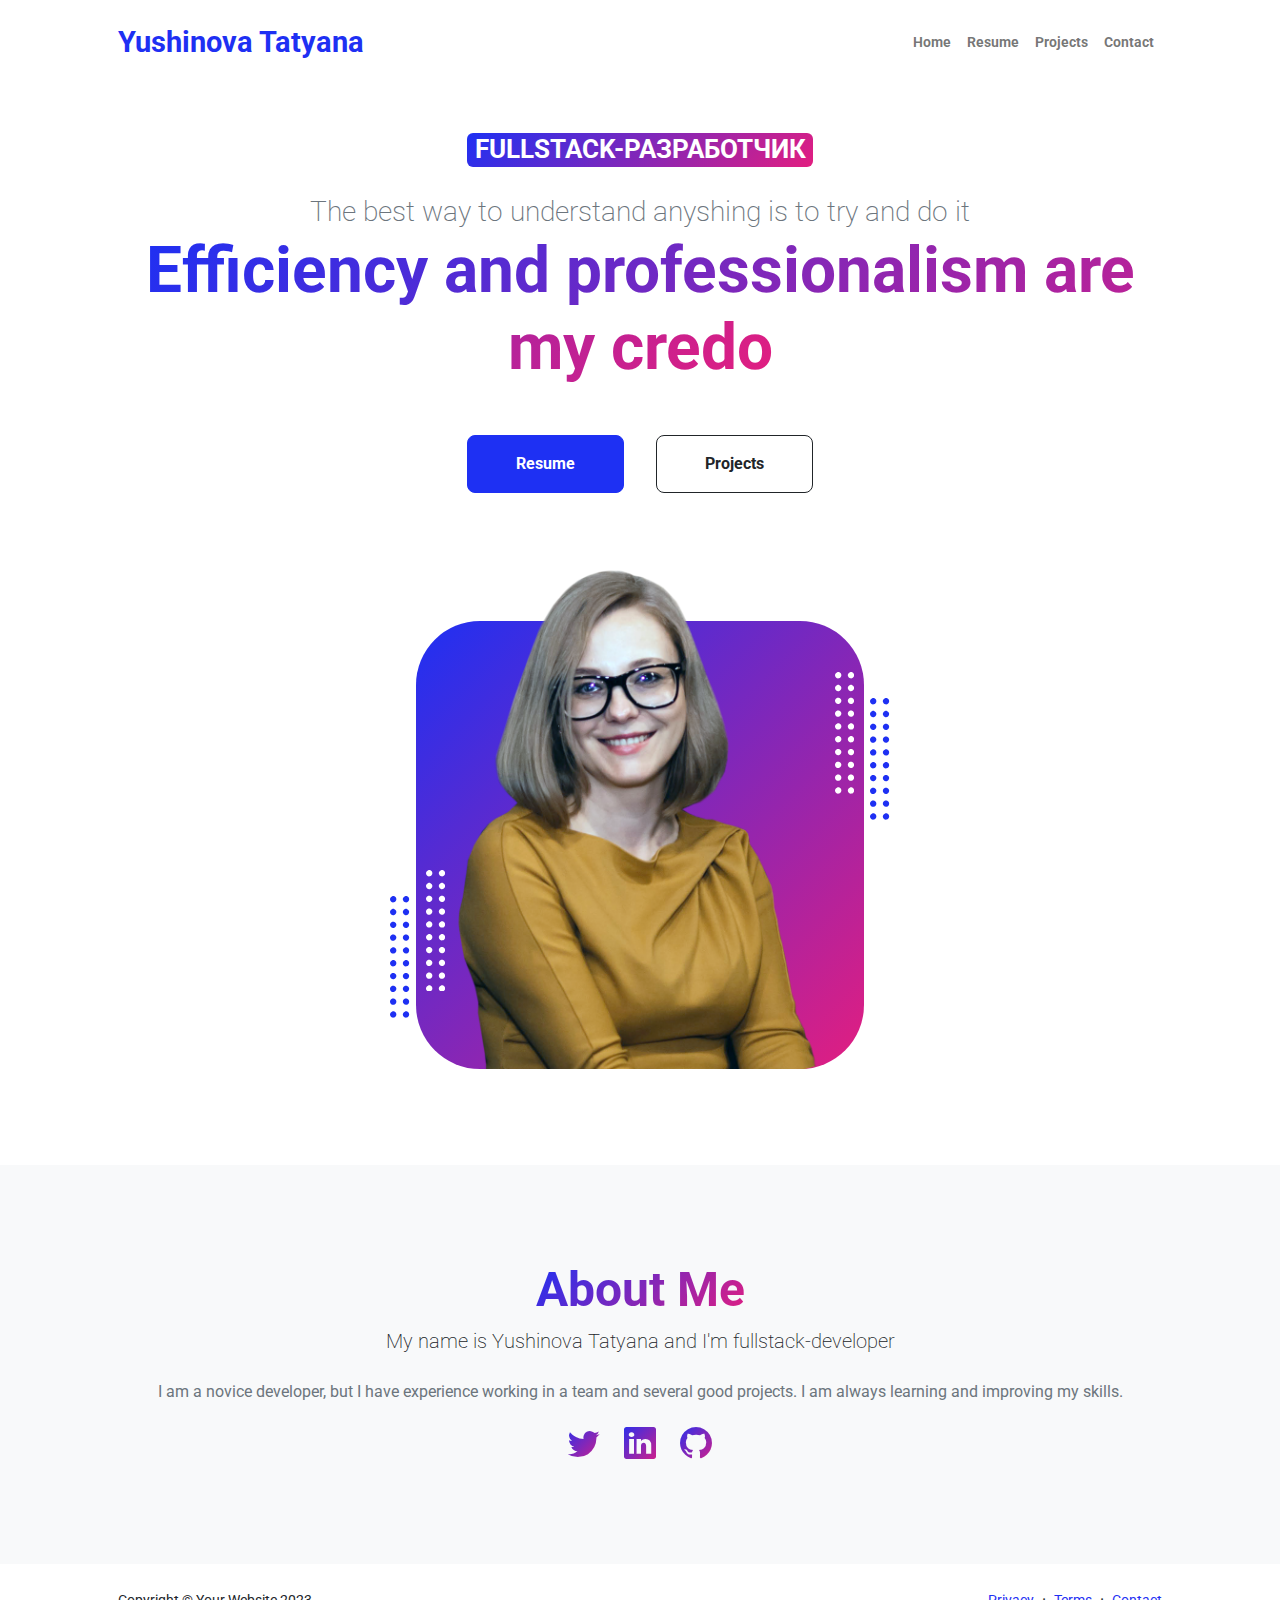
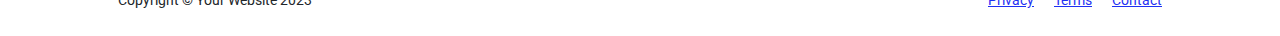
==== index.html @ ce799cff "first commit" ====
<!DOCTYPE html>
<html lang="en">
    <head>
        <meta charset="utf-8" />
        <meta name="viewport" content="width=device-width, initial-scale=1, shrink-to-fit=no" />
        <meta name="description" content="" />
        <meta name="author" content="" />
        <title>Personal - Start Bootstrap Theme</title>
        <!-- Favicon-->
        <link rel="icon" type="image/x-icon" href="assets/favicon.ico" />
        <!-- Custom Google font-->
        <link rel="preconnect" href="https://fonts.googleapis.com" />
        <link rel="preconnect" href="https://fonts.gstatic.com" crossorigin />
        <link href="https://fonts.googleapis.com/css2?family=Roboto:wght@100;200;300;400;500;600;700;800;900&amp;display=swap" rel="stylesheet" />
        <!-- Bootstrap icons-->
        <link href="https://cdn.jsdelivr.net/npm/bootstrap-icons@1.8.1/font/bootstrap-icons.css" rel="stylesheet" />
        <!-- Core theme CSS (includes Bootstrap)-->
        <link href="css/styles.css" rel="stylesheet" />
    </head>
    <body class="d-flex flex-column h-100">
        <main class="flex-shrink-0">
            <!-- Navigation-->
            <nav class="navbar navbar-expand-lg navbar-light bg-white py-3">
                <div class="container px-5">
                    <a class="navbar-brand" href="index.html"><span class="fw-bolder text-primary">Yushinova Tatyana</span></a>
                    <button class="navbar-toggler" type="button" data-bs-toggle="collapse" data-bs-target="#navbarSupportedContent" aria-controls="navbarSupportedContent" aria-expanded="false" aria-label="Toggle navigation"><span class="navbar-toggler-icon"></span></button>
                    <div class="collapse navbar-collapse" id="navbarSupportedContent">
                        <ul class="navbar-nav ms-auto mb-2 mb-lg-0 small fw-bolder">
                            <li class="nav-item"><a class="nav-link" href="index.html">Home</a></li>
                            <li class="nav-item"><a class="nav-link" href="resume.html">Resume</a></li>
                            <li class="nav-item"><a class="nav-link" href="projects.html">Projects</a></li>
                            <li class="nav-item"><a class="nav-link" href="contact.html">Contact</a></li>
                        </ul>
                    </div>
                </div>
            </nav>
            <!-- Header-->
            <header class="py-5">
                <div class="container px-5 pb-5">
                    <div class="row gx-5 align-items-center">
                        <div class="col-xxl-5">
                            <!-- Header text content-->
                            <div class="text-center text-xxl-start">
                                <div class="badge bg-gradient-primary-to-secondary text-white mb-4"><div class="text-uppercase">Fullstack-разработчик</div></div>
                                <div class="fs-3 fw-light text-muted">The best way to understand anyshing is to try and do it</div>
                                <h1 class="display-3 fw-bolder mb-5"><span class="text-gradient d-inline">Efficiency and professionalism are my credo</span></h1>
                                <div class="d-grid gap-3 d-sm-flex justify-content-sm-center justify-content-xxl-start mb-3">
                                    <a class="btn btn-primary btn-lg px-5 py-3 me-sm-3 fs-6 fw-bolder" href="resume.html">Resume</a>
                                    <a class="btn btn-outline-dark btn-lg px-5 py-3 fs-6 fw-bolder" href="projects.html">Projects</a>
                                </div>
                            </div>
                        </div>
                        <div class="col-xxl-7">
                            <!-- Header profile picture-->
                            <div class="d-flex justify-content-center mt-5 mt-xxl-0">
                                <div class="profile bg-gradient-primary-to-secondary">
                                    <!-- TIP: For best results, use a photo with a transparent background like the demo example below-->
                                    <!-- Watch a tutorial on how to do this on YouTube (link)-->
                                    <img class="profile-img" src="assets/profile.png" alt="..." />
                                    <div class="dots-1">
                                        <!-- SVG Dots-->
                                        <svg version="1.1" xmlns="http://www.w3.org/2000/svg" xmlns:xlink="http://www.w3.org/1999/xlink" x="0px" y="0px" viewBox="0 0 191.6 1215.4" style="enable-background: new 0 0 191.6 1215.4" xml:space="preserve">
                                            <g transform="translate(0.000000,1280.000000) scale(0.100000,-0.100000)">
                                                <path d="M227.7,12788.6c-105-35-200-141-222-248c-43-206,163-412,369-369c155,32,275,190,260,339c-11,105-90,213-190,262        C383.7,12801.6,289.7,12808.6,227.7,12788.6z"></path>
                                                <path d="M1507.7,12788.6c-151-50-253-216-222-362c25-119,136-230,254-255c194-41,395,142,375,339c-11,105-90,213-190,262        C1663.7,12801.6,1569.7,12808.6,1507.7,12788.6z"></path>
                                                <path d="M227.7,11508.6c-105-35-200-141-222-248c-43-206,163-412,369-369c155,32,275,190,260,339c-11,105-90,213-190,262        C383.7,11521.6,289.7,11528.6,227.7,11508.6z"></path>
                                                <path d="M1507.7,11508.6c-151-50-253-216-222-362c25-119,136-230,254-255c194-41,395,142,375,339c-11,105-90,213-190,262        C1663.7,11521.6,1569.7,11528.6,1507.7,11508.6z"></path>
                                                <path d="M227.7,10228.6c-105-35-200-141-222-248c-43-206,163-412,369-369c155,32,275,190,260,339c-11,105-90,213-190,262        C383.7,10241.6,289.7,10248.6,227.7,10228.6z"></path>
                                                <path d="M1507.7,10228.6c-105-35-200-141-222-248c-43-206,163-412,369-369c155,32,275,190,260,339c-11,105-90,213-190,262        C1663.7,10241.6,1569.7,10248.6,1507.7,10228.6z"></path>
                                                <path d="M227.7,8948.6c-105-35-200-141-222-248c-43-206,163-412,369-369c155,32,275,190,260,339c-11,105-90,213-190,262        C383.7,8961.6,289.7,8968.6,227.7,8948.6z"></path>
                                                <path d="M1507.7,8948.6c-105-35-200-141-222-248c-43-206,163-412,369-369c155,32,275,190,260,339c-11,105-90,213-190,262        C1663.7,8961.6,1569.7,8968.6,1507.7,8948.6z"></path>
                                                <path d="M227.7,7668.6c-105-35-200-141-222-248c-43-206,163-412,369-369c155,32,275,190,260,339c-11,105-90,213-190,262        C383.7,7681.6,289.7,7688.6,227.7,7668.6z"></path>
                                                <path d="M1507.7,7668.6c-105-35-200-141-222-248c-43-206,163-412,369-369c155,32,275,190,260,339c-11,105-90,213-190,262        C1663.7,7681.6,1569.7,7688.6,1507.7,7668.6z"></path>
                                                <path d="M227.7,6388.6c-105-35-200-141-222-248c-43-206,163-412,369-369c155,32,275,190,260,339c-11,105-90,213-190,262        C383.7,6401.6,289.7,6408.6,227.7,6388.6z"></path>
                                                <path d="M1507.7,6388.6c-105-35-200-141-222-248c-43-206,163-412,369-369c155,32,275,190,260,339c-11,105-90,213-190,262        C1663.7,6401.6,1569.7,6408.6,1507.7,6388.6z"></path>
                                                <path d="M227.7,5108.6c-105-35-200-141-222-248c-43-206,163-412,369-369c155,32,275,190,260,339c-11,105-90,213-190,262        C383.7,5121.6,289.7,5128.6,227.7,5108.6z"></path>
                                                <path d="M1507.7,5108.6c-105-35-200-141-222-248c-43-206,163-412,369-369c155,32,275,190,260,339c-11,105-90,213-190,262        C1663.7,5121.6,1569.7,5128.6,1507.7,5108.6z"></path>
                                                <path d="M227.7,3828.6c-105-35-200-141-222-248c-43-206,163-412,369-369c155,32,275,190,260,339c-11,105-90,213-190,262        C383.7,3841.6,289.7,3848.6,227.7,3828.6z"></path>
                                                <path d="M1507.7,3828.6c-105-35-200-141-222-248c-43-206,163-412,369-369c155,32,275,190,260,339c-11,105-90,213-190,262        C1663.7,3841.6,1569.7,3848.6,1507.7,3828.6z"></path>
                                                <path d="M227.7,2548.6c-105-35-200-141-222-248c-43-206,163-412,369-369c155,32,275,190,260,339c-11,105-90,213-190,262        C383.7,2561.6,289.7,2568.6,227.7,2548.6z"></path>
                                                <path d="M1507.7,2548.6c-105-35-200-141-222-248c-43-206,163-412,369-369c155,32,275,190,260,339c-11,105-90,213-190,262        C1663.7,2561.6,1569.7,2568.6,1507.7,2548.6z"></path>
                                                <path d="M227.7,1268.6c-105-35-200-141-222-248c-43-206,163-412,369-369c155,32,275,190,260,339c-11,105-90,213-190,262        C383.7,1281.6,289.7,1288.6,227.7,1268.6z"></path>
                                                <path d="M1507.7,1268.6c-105-35-200-141-222-248c-43-206,163-412,369-369c155,32,275,190,260,339c-11,105-90,213-190,262        C1663.7,1281.6,1569.7,1288.6,1507.7,1268.6z"></path>
                                            </g>
                                        </svg>
                                        <!-- END of SVG dots-->
                                    </div>
                                    <div class="dots-2">
                                        <!-- SVG Dots-->
                                        <svg version="1.1" xmlns="http://www.w3.org/2000/svg" xmlns:xlink="http://www.w3.org/1999/xlink" x="0px" y="0px" viewBox="0 0 191.6 1215.4" style="enable-background: new 0 0 191.6 1215.4" xml:space="preserve">
                                            <g transform="translate(0.000000,1280.000000) scale(0.100000,-0.100000)">
                                                <path d="M227.7,12788.6c-105-35-200-141-222-248c-43-206,163-412,369-369c155,32,275,190,260,339c-11,105-90,213-190,262        C383.7,12801.6,289.7,12808.6,227.7,12788.6z"></path>
                                                <path d="M1507.7,12788.6c-151-50-253-216-222-362c25-119,136-230,254-255c194-41,395,142,375,339c-11,105-90,213-190,262        C1663.7,12801.6,1569.7,12808.6,1507.7,12788.6z"></path>
                                                <path d="M227.7,11508.6c-105-35-200-141-222-248c-43-206,163-412,369-369c155,32,275,190,260,339c-11,105-90,213-190,262        C383.7,11521.6,289.7,11528.6,227.7,11508.6z"></path>
                                                <path d="M1507.7,11508.6c-151-50-253-216-222-362c25-119,136-230,254-255c194-41,395,142,375,339c-11,105-90,213-190,262        C1663.7,11521.6,1569.7,11528.6,1507.7,11508.6z"></path>
                                                <path d="M227.7,10228.6c-105-35-200-141-222-248c-43-206,163-412,369-369c155,32,275,190,260,339c-11,105-90,213-190,262        C383.7,10241.6,289.7,10248.6,227.7,10228.6z"></path>
                                                <path d="M1507.7,10228.6c-105-35-200-141-222-248c-43-206,163-412,369-369c155,32,275,190,260,339c-11,105-90,213-190,262        C1663.7,10241.6,1569.7,10248.6,1507.7,10228.6z"></path>
                                                <path d="M227.7,8948.6c-105-35-200-141-222-248c-43-206,163-412,369-369c155,32,275,190,260,339c-11,105-90,213-190,262        C383.7,8961.6,289.7,8968.6,227.7,8948.6z"></path>
                                                <path d="M1507.7,8948.6c-105-35-200-141-222-248c-43-206,163-412,369-369c155,32,275,190,260,339c-11,105-90,213-190,262        C1663.7,8961.6,1569.7,8968.6,1507.7,8948.6z"></path>
                                                <path d="M227.7,7668.6c-105-35-200-141-222-248c-43-206,163-412,369-369c155,32,275,190,260,339c-11,105-90,213-190,262        C383.7,7681.6,289.7,7688.6,227.7,7668.6z"></path>
                                                <path d="M1507.7,7668.6c-105-35-200-141-222-248c-43-206,163-412,369-369c155,32,275,190,260,339c-11,105-90,213-190,262        C1663.7,7681.6,1569.7,7688.6,1507.7,7668.6z"></path>
                                                <path d="M227.7,6388.6c-105-35-200-141-222-248c-43-206,163-412,369-369c155,32,275,190,260,339c-11,105-90,213-190,262        C383.7,6401.6,289.7,6408.6,227.7,6388.6z"></path>
                                                <path d="M1507.7,6388.6c-105-35-200-141-222-248c-43-206,163-412,369-369c155,32,275,190,260,339c-11,105-90,213-190,262        C1663.7,6401.6,1569.7,6408.6,1507.7,6388.6z"></path>
                                                <path d="M227.7,5108.6c-105-35-200-141-222-248c-43-206,163-412,369-369c155,32,275,190,260,339c-11,105-90,213-190,262        C383.7,5121.6,289.7,5128.6,227.7,5108.6z"></path>
                                                <path d="M1507.7,5108.6c-105-35-200-141-222-248c-43-206,163-412,369-369c155,32,275,190,260,339c-11,105-90,213-190,262        C1663.7,5121.6,1569.7,5128.6,1507.7,5108.6z"></path>
                                                <path d="M227.7,3828.6c-105-35-200-141-222-248c-43-206,163-412,369-369c155,32,275,190,260,339c-11,105-90,213-190,262        C383.7,3841.6,289.7,3848.6,227.7,3828.6z"></path>
                                                <path d="M1507.7,3828.6c-105-35-200-141-222-248c-43-206,163-412,369-369c155,32,275,190,260,339c-11,105-90,213-190,262        C1663.7,3841.6,1569.7,3848.6,1507.7,3828.6z"></path>
                                                <path d="M227.7,2548.6c-105-35-200-141-222-248c-43-206,163-412,369-369c155,32,275,190,260,339c-11,105-90,213-190,262        C383.7,2561.6,289.7,2568.6,227.7,2548.6z"></path>
                                                <path d="M1507.7,2548.6c-105-35-200-141-222-248c-43-206,163-412,369-369c155,32,275,190,260,339c-11,105-90,213-190,262        C1663.7,2561.6,1569.7,2568.6,1507.7,2548.6z"></path>
                                                <path d="M227.7,1268.6c-105-35-200-141-222-248c-43-206,163-412,369-369c155,32,275,190,260,339c-11,105-90,213-190,262        C383.7,1281.6,289.7,1288.6,227.7,1268.6z"></path>
                                                <path d="M1507.7,1268.6c-105-35-200-141-222-248c-43-206,163-412,369-369c155,32,275,190,260,339c-11,105-90,213-190,262        C1663.7,1281.6,1569.7,1288.6,1507.7,1268.6z"></path>
                                            </g>
                                        </svg>
                                        <!-- END of SVG dots-->
                                    </div>
                                    <div class="dots-3">
                                        <!-- SVG Dots-->
                                        <svg version="1.1" xmlns="http://www.w3.org/2000/svg" xmlns:xlink="http://www.w3.org/1999/xlink" x="0px" y="0px" viewBox="0 0 191.6 1215.4" style="enable-background: new 0 0 191.6 1215.4" xml:space="preserve">
                                            <g transform="translate(0.000000,1280.000000) scale(0.100000,-0.100000)">
                                                <path d="M227.7,12788.6c-105-35-200-141-222-248c-43-206,163-412,369-369c155,32,275,190,260,339c-11,105-90,213-190,262        C383.7,12801.6,289.7,12808.6,227.7,12788.6z"></path>
                                                <path d="M1507.7,12788.6c-151-50-253-216-222-362c25-119,136-230,254-255c194-41,395,142,375,339c-11,105-90,213-190,262        C1663.7,12801.6,1569.7,12808.6,1507.7,12788.6z"></path>
                                                <path d="M227.7,11508.6c-105-35-200-141-222-248c-43-206,163-412,369-369c155,32,275,190,260,339c-11,105-90,213-190,262        C383.7,11521.6,289.7,11528.6,227.7,11508.6z"></path>
                                                <path d="M1507.7,11508.6c-151-50-253-216-222-362c25-119,136-230,254-255c194-41,395,142,375,339c-11,105-90,213-190,262        C1663.7,11521.6,1569.7,11528.6,1507.7,11508.6z"></path>
                                                <path d="M227.7,10228.6c-105-35-200-141-222-248c-43-206,163-412,369-369c155,32,275,190,260,339c-11,105-90,213-190,262        C383.7,10241.6,289.7,10248.6,227.7,10228.6z"></path>
                                                <path d="M1507.7,10228.6c-105-35-200-141-222-248c-43-206,163-412,369-369c155,32,275,190,260,339c-11,105-90,213-190,262        C1663.7,10241.6,1569.7,10248.6,1507.7,10228.6z"></path>
                                                <path d="M227.7,8948.6c-105-35-200-141-222-248c-43-206,163-412,369-369c155,32,275,190,260,339c-11,105-90,213-190,262        C383.7,8961.6,289.7,8968.6,227.7,8948.6z"></path>
                                                <path d="M1507.7,8948.6c-105-35-200-141-222-248c-43-206,163-412,369-369c155,32,275,190,260,339c-11,105-90,213-190,262        C1663.7,8961.6,1569.7,8968.6,1507.7,8948.6z"></path>
                                                <path d="M227.7,7668.6c-105-35-200-141-222-248c-43-206,163-412,369-369c155,32,275,190,260,339c-11,105-90,213-190,262        C383.7,7681.6,289.7,7688.6,227.7,7668.6z"></path>
                                                <path d="M1507.7,7668.6c-105-35-200-141-222-248c-43-206,163-412,369-369c155,32,275,190,260,339c-11,105-90,213-190,262        C1663.7,7681.6,1569.7,7688.6,1507.7,7668.6z"></path>
                                                <path d="M227.7,6388.6c-105-35-200-141-222-248c-43-206,163-412,369-369c155,32,275,190,260,339c-11,105-90,213-190,262        C383.7,6401.6,289.7,6408.6,227.7,6388.6z"></path>
                                                <path d="M1507.7,6388.6c-105-35-200-141-222-248c-43-206,163-412,369-369c155,32,275,190,260,339c-11,105-90,213-190,262        C1663.7,6401.6,1569.7,6408.6,1507.7,6388.6z"></path>
                                                <path d="M227.7,5108.6c-105-35-200-141-222-248c-43-206,163-412,369-369c155,32,275,190,260,339c-11,105-90,213-190,262        C383.7,5121.6,289.7,5128.6,227.7,5108.6z"></path>
                                                <path d="M1507.7,5108.6c-105-35-200-141-222-248c-43-206,163-412,369-369c155,32,275,190,260,339c-11,105-90,213-190,262        C1663.7,5121.6,1569.7,5128.6,1507.7,5108.6z"></path>
                                                <path d="M227.7,3828.6c-105-35-200-141-222-248c-43-206,163-412,369-369c155,32,275,190,260,339c-11,105-90,213-190,262        C383.7,3841.6,289.7,3848.6,227.7,3828.6z"></path>
                                                <path d="M1507.7,3828.6c-105-35-200-141-222-248c-43-206,163-412,369-369c155,32,275,190,260,339c-11,105-90,213-190,262        C1663.7,3841.6,1569.7,3848.6,1507.7,3828.6z"></path>
                                                <path d="M227.7,2548.6c-105-35-200-141-222-248c-43-206,163-412,369-369c155,32,275,190,260,339c-11,105-90,213-190,262        C383.7,2561.6,289.7,2568.6,227.7,2548.6z"></path>
                                                <path d="M1507.7,2548.6c-105-35-200-141-222-248c-43-206,163-412,369-369c155,32,275,190,260,339c-11,105-90,213-190,262        C1663.7,2561.6,1569.7,2568.6,1507.7,2548.6z"></path>
                                                <path d="M227.7,1268.6c-105-35-200-141-222-248c-43-206,163-412,369-369c155,32,275,190,260,339c-11,105-90,213-190,262        C383.7,1281.6,289.7,1288.6,227.7,1268.6z"></path>
                                                <path d="M1507.7,1268.6c-105-35-200-141-222-248c-43-206,163-412,369-369c155,32,275,190,260,339c-11,105-90,213-190,262        C1663.7,1281.6,1569.7,1288.6,1507.7,1268.6z"></path>
                                            </g>
                                        </svg>
                                        <!-- END of SVG dots-->
                                    </div>
                                    <div class="dots-4">
                                        <!-- SVG Dots-->
                                        <svg version="1.1" xmlns="http://www.w3.org/2000/svg" xmlns:xlink="http://www.w3.org/1999/xlink" x="0px" y="0px" viewBox="0 0 191.6 1215.4" style="enable-background: new 0 0 191.6 1215.4" xml:space="preserve">
                                            <g transform="translate(0.000000,1280.000000) scale(0.100000,-0.100000)">
                                                <path d="M227.7,12788.6c-105-35-200-141-222-248c-43-206,163-412,369-369c155,32,275,190,260,339c-11,105-90,213-190,262        C383.7,12801.6,289.7,12808.6,227.7,12788.6z"></path>
                                                <path d="M1507.7,12788.6c-151-50-253-216-222-362c25-119,136-230,254-255c194-41,395,142,375,339c-11,105-90,213-190,262        C1663.7,12801.6,1569.7,12808.6,1507.7,12788.6z"></path>
                                                <path d="M227.7,11508.6c-105-35-200-141-222-248c-43-206,163-412,369-369c155,32,275,190,260,339c-11,105-90,213-190,262        C383.7,11521.6,289.7,11528.6,227.7,11508.6z"></path>
                                                <path d="M1507.7,11508.6c-151-50-253-216-222-362c25-119,136-230,254-255c194-41,395,142,375,339c-11,105-90,213-190,262        C1663.7,11521.6,1569.7,11528.6,1507.7,11508.6z"></path>
                                                <path d="M227.7,10228.6c-105-35-200-141-222-248c-43-206,163-412,369-369c155,32,275,190,260,339c-11,105-90,213-190,262        C383.7,10241.6,289.7,10248.6,227.7,10228.6z"></path>
                                                <path d="M1507.7,10228.6c-105-35-200-141-222-248c-43-206,163-412,369-369c155,32,275,190,260,339c-11,105-90,213-190,262        C1663.7,10241.6,1569.7,10248.6,1507.7,10228.6z"></path>
                                                <path d="M227.7,8948.6c-105-35-200-141-222-248c-43-206,163-412,369-369c155,32,275,190,260,339c-11,105-90,213-190,262        C383.7,8961.6,289.7,8968.6,227.7,8948.6z"></path>
                                                <path d="M1507.7,8948.6c-105-35-200-141-222-248c-43-206,163-412,369-369c155,32,275,190,260,339c-11,105-90,213-190,262        C1663.7,8961.6,1569.7,8968.6,1507.7,8948.6z"></path>
                                                <path d="M227.7,7668.6c-105-35-200-141-222-248c-43-206,163-412,369-369c155,32,275,190,260,339c-11,105-90,213-190,262        C383.7,7681.6,289.7,7688.6,227.7,7668.6z"></path>
                                                <path d="M1507.7,7668.6c-105-35-200-141-222-248c-43-206,163-412,369-369c155,32,275,190,260,339c-11,105-90,213-190,262        C1663.7,7681.6,1569.7,7688.6,1507.7,7668.6z"></path>
                                                <path d="M227.7,6388.6c-105-35-200-141-222-248c-43-206,163-412,369-369c155,32,275,190,260,339c-11,105-90,213-190,262        C383.7,6401.6,289.7,6408.6,227.7,6388.6z"></path>
                                                <path d="M1507.7,6388.6c-105-35-200-141-222-248c-43-206,163-412,369-369c155,32,275,190,260,339c-11,105-90,213-190,262        C1663.7,6401.6,1569.7,6408.6,1507.7,6388.6z"></path>
                                                <path d="M227.7,5108.6c-105-35-200-141-222-248c-43-206,163-412,369-369c155,32,275,190,260,339c-11,105-90,213-190,262        C383.7,5121.6,289.7,5128.6,227.7,5108.6z"></path>
                                                <path d="M1507.7,5108.6c-105-35-200-141-222-248c-43-206,163-412,369-369c155,32,275,190,260,339c-11,105-90,213-190,262        C1663.7,5121.6,1569.7,5128.6,1507.7,5108.6z"></path>
                                                <path d="M227.7,3828.6c-105-35-200-141-222-248c-43-206,163-412,369-369c155,32,275,190,260,339c-11,105-90,213-190,262        C383.7,3841.6,289.7,3848.6,227.7,3828.6z"></path>
                                                <path d="M1507.7,3828.6c-105-35-200-141-222-248c-43-206,163-412,369-369c155,32,275,190,260,339c-11,105-90,213-190,262        C1663.7,3841.6,1569.7,3848.6,1507.7,3828.6z"></path>
                                                <path d="M227.7,2548.6c-105-35-200-141-222-248c-43-206,163-412,369-369c155,32,275,190,260,339c-11,105-90,213-190,262        C383.7,2561.6,289.7,2568.6,227.7,2548.6z"></path>
                                                <path d="M1507.7,2548.6c-105-35-200-141-222-248c-43-206,163-412,369-369c155,32,275,190,260,339c-11,105-90,213-190,262        C1663.7,2561.6,1569.7,2568.6,1507.7,2548.6z"></path>
                                                <path d="M227.7,1268.6c-105-35-200-141-222-248c-43-206,163-412,369-369c155,32,275,190,260,339c-11,105-90,213-190,262        C383.7,1281.6,289.7,1288.6,227.7,1268.6z"></path>
                                                <path d="M1507.7,1268.6c-105-35-200-141-222-248c-43-206,163-412,369-369c155,32,275,190,260,339c-11,105-90,213-190,262        C1663.7,1281.6,1569.7,1288.6,1507.7,1268.6z"></path>
                                            </g>
                                        </svg>
                                        <!-- END of SVG dots-->
                                    </div>
                                </div>
                            </div>
                        </div>
                    </div>
                </div>
            </header>
            <!-- About Section-->
            <section class="bg-light py-5">
                <div class="container px-5">
                    <div class="row gx-5 justify-content-center">
                        <div class="col-xxl-8">
                            <div class="text-center my-5">
                                <h2 class="display-5 fw-bolder"><span class="text-gradient d-inline">About Me</span></h2>
                                <p class="lead fw-light mb-4">My name is Yushinova Tatyana and  I'm fullstack-developer</p>
                                <p class="text-muted">I am a novice developer, but I have experience working in a team and several good projects. I am always learning and improving my skills.</p>
                                <div class="d-flex justify-content-center fs-2 gap-4">
                                    <a class="text-gradient" href="#!"><i class="bi bi-twitter"></i></a>
                                    <a class="text-gradient" href="#!"><i class="bi bi-linkedin"></i></a>
                                    <a class="text-gradient" href="#!"><i class="bi bi-github"></i></a>
                                </div>
                            </div>
                        </div>
                    </div>
                </div>
            </section>
        </main>
        <!-- Footer-->
        <footer class="bg-white py-4 mt-auto">
            <div class="container px-5">
                <div class="row align-items-center justify-content-between flex-column flex-sm-row">
                    <div class="col-auto"><div class="small m-0">Copyright &copy; Your Website 2023</div></div>
                    <div class="col-auto">
                        <a class="small" href="#!">Privacy</a>
                        <span class="mx-1">&middot;</span>
                        <a class="small" href="#!">Terms</a>
                        <span class="mx-1">&middot;</span>
                        <a class="small" href="#!">Contact</a>
                    </div>
                </div>
            </div>
        </footer>
        <!-- Bootstrap core JS-->
        <script src="https://cdn.jsdelivr.net/npm/bootstrap@5.2.3/dist/js/bootstrap.bundle.min.js"></script>
        <!-- Core theme JS-->
        <script src="js/scripts.js"></script>
    </body>
</html>
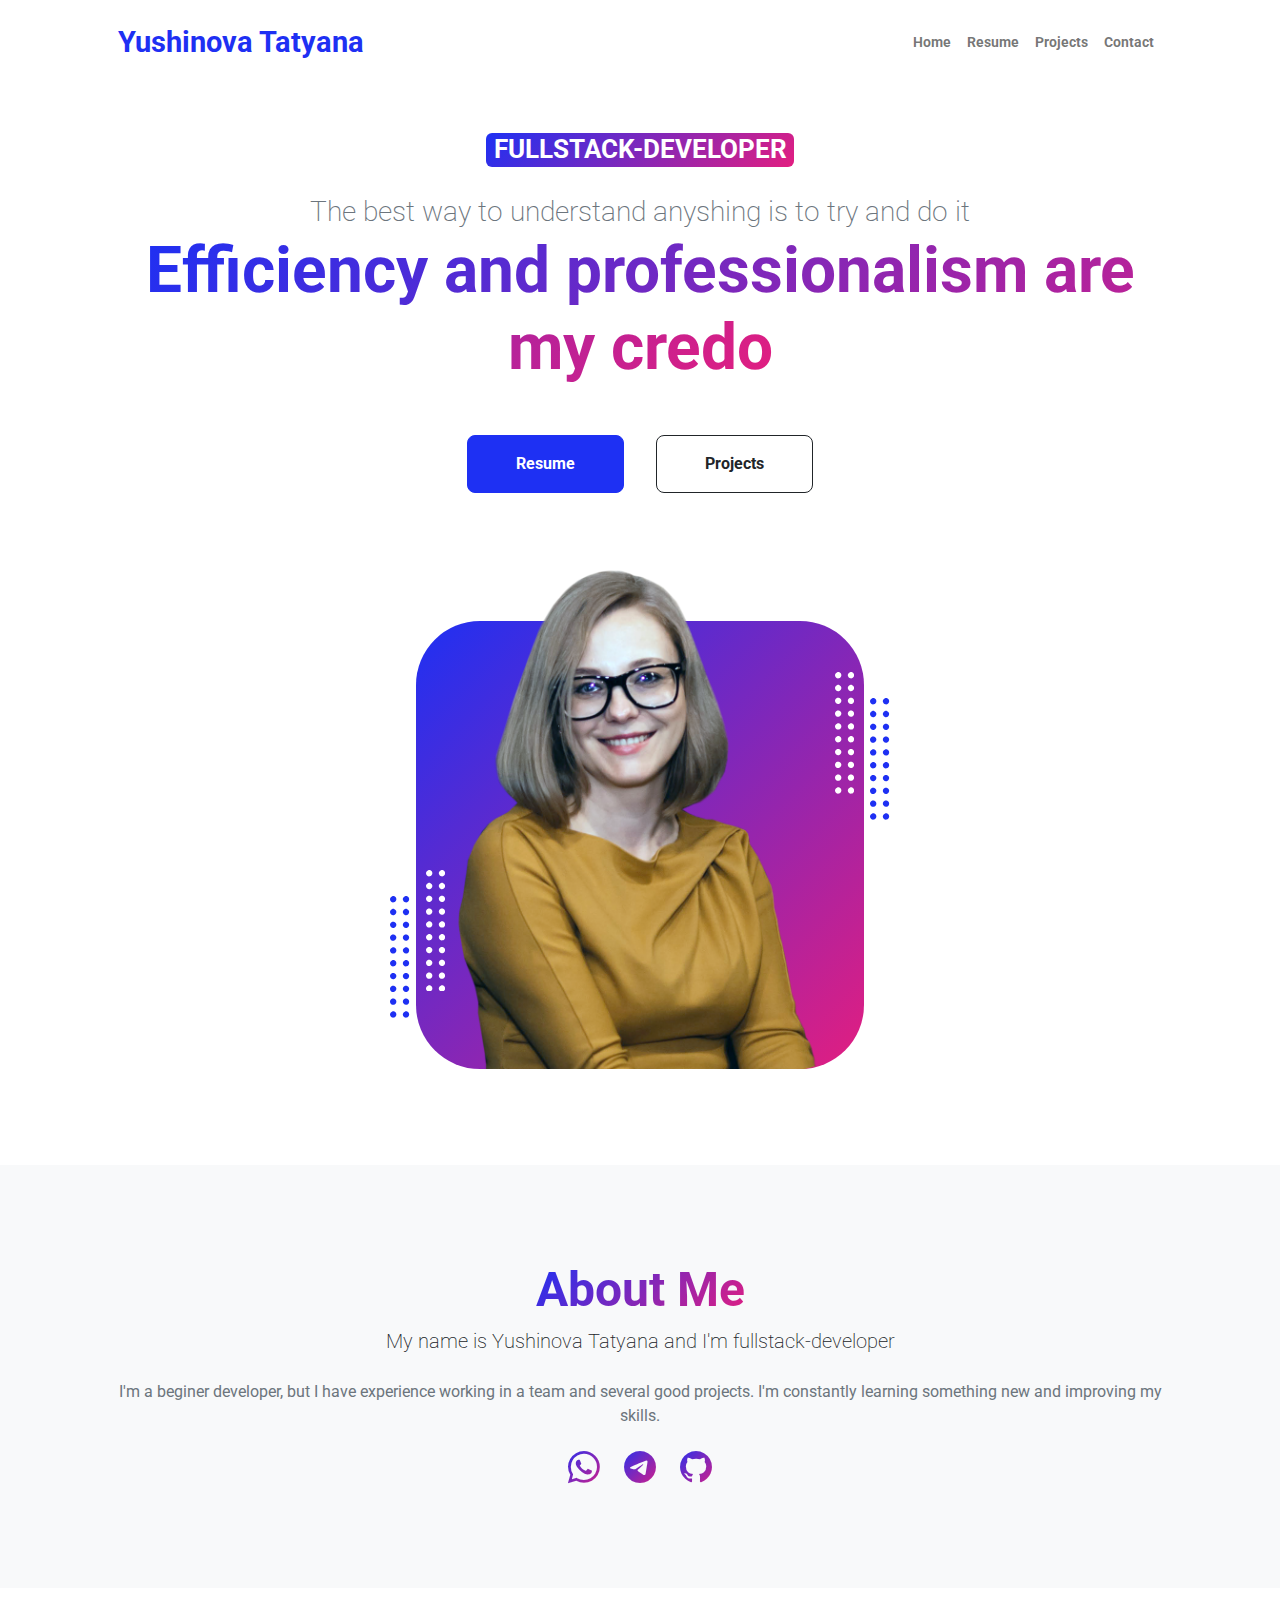
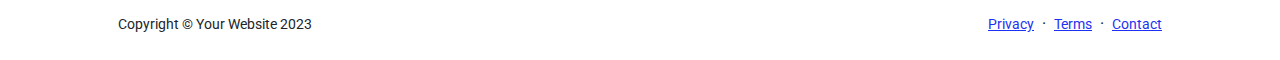
==== commit 5b0da412: "change-07-10-24" ====
--- a/index.html
+++ b/index.html
@@ -41,7 +41,7 @@
                         <div class="col-xxl-5">
                             <!-- Header text content-->
                             <div class="text-center text-xxl-start">
-                                <div class="badge bg-gradient-primary-to-secondary text-white mb-4"><div class="text-uppercase">Fullstack-разработчик</div></div>
+                                <div class="badge bg-gradient-primary-to-secondary text-white mb-4"><div class="text-uppercase">Fullstack-developer</div></div>
                                 <div class="fs-3 fw-light text-muted">The best way to understand anyshing is to try and do it</div>
                                 <h1 class="display-3 fw-bolder mb-5"><span class="text-gradient d-inline">Efficiency and professionalism are my credo</span></h1>
                                 <div class="d-grid gap-3 d-sm-flex justify-content-sm-center justify-content-xxl-start mb-3">
@@ -183,11 +183,11 @@
                             <div class="text-center my-5">
                                 <h2 class="display-5 fw-bolder"><span class="text-gradient d-inline">About Me</span></h2>
                                 <p class="lead fw-light mb-4">My name is Yushinova Tatyana and  I'm fullstack-developer</p>
-                                <p class="text-muted">I am a novice developer, but I have experience working in a team and several good projects. I am always learning and improving my skills.</p>
+                                <p class="text-muted">I'm a beginer developer, but I have experience working in a team and several good projects. I'm constantly learning something new and improving my skills.</p>
                                 <div class="d-flex justify-content-center fs-2 gap-4">
-                                    <a class="text-gradient" href="#!"><i class="bi bi-twitter"></i></a>
-                                    <a class="text-gradient" href="#!"><i class="bi bi-linkedin"></i></a>
-                                    <a class="text-gradient" href="#!"><i class="bi bi-github"></i></a>
+                                    <a class="text-gradient" href="https://wa.me/79054546866"><i class="bi bi-whatsapp"></i></a>
+                                    <a class="text-gradient" href="https://t.me/sulin_art"><i class="bi bi-telegram"></i></a>
+                                    <a class="text-gradient" href="https://github.com/Yushinova"><i class="bi bi-github"></i></a>
                                 </div>
                             </div>
                         </div>
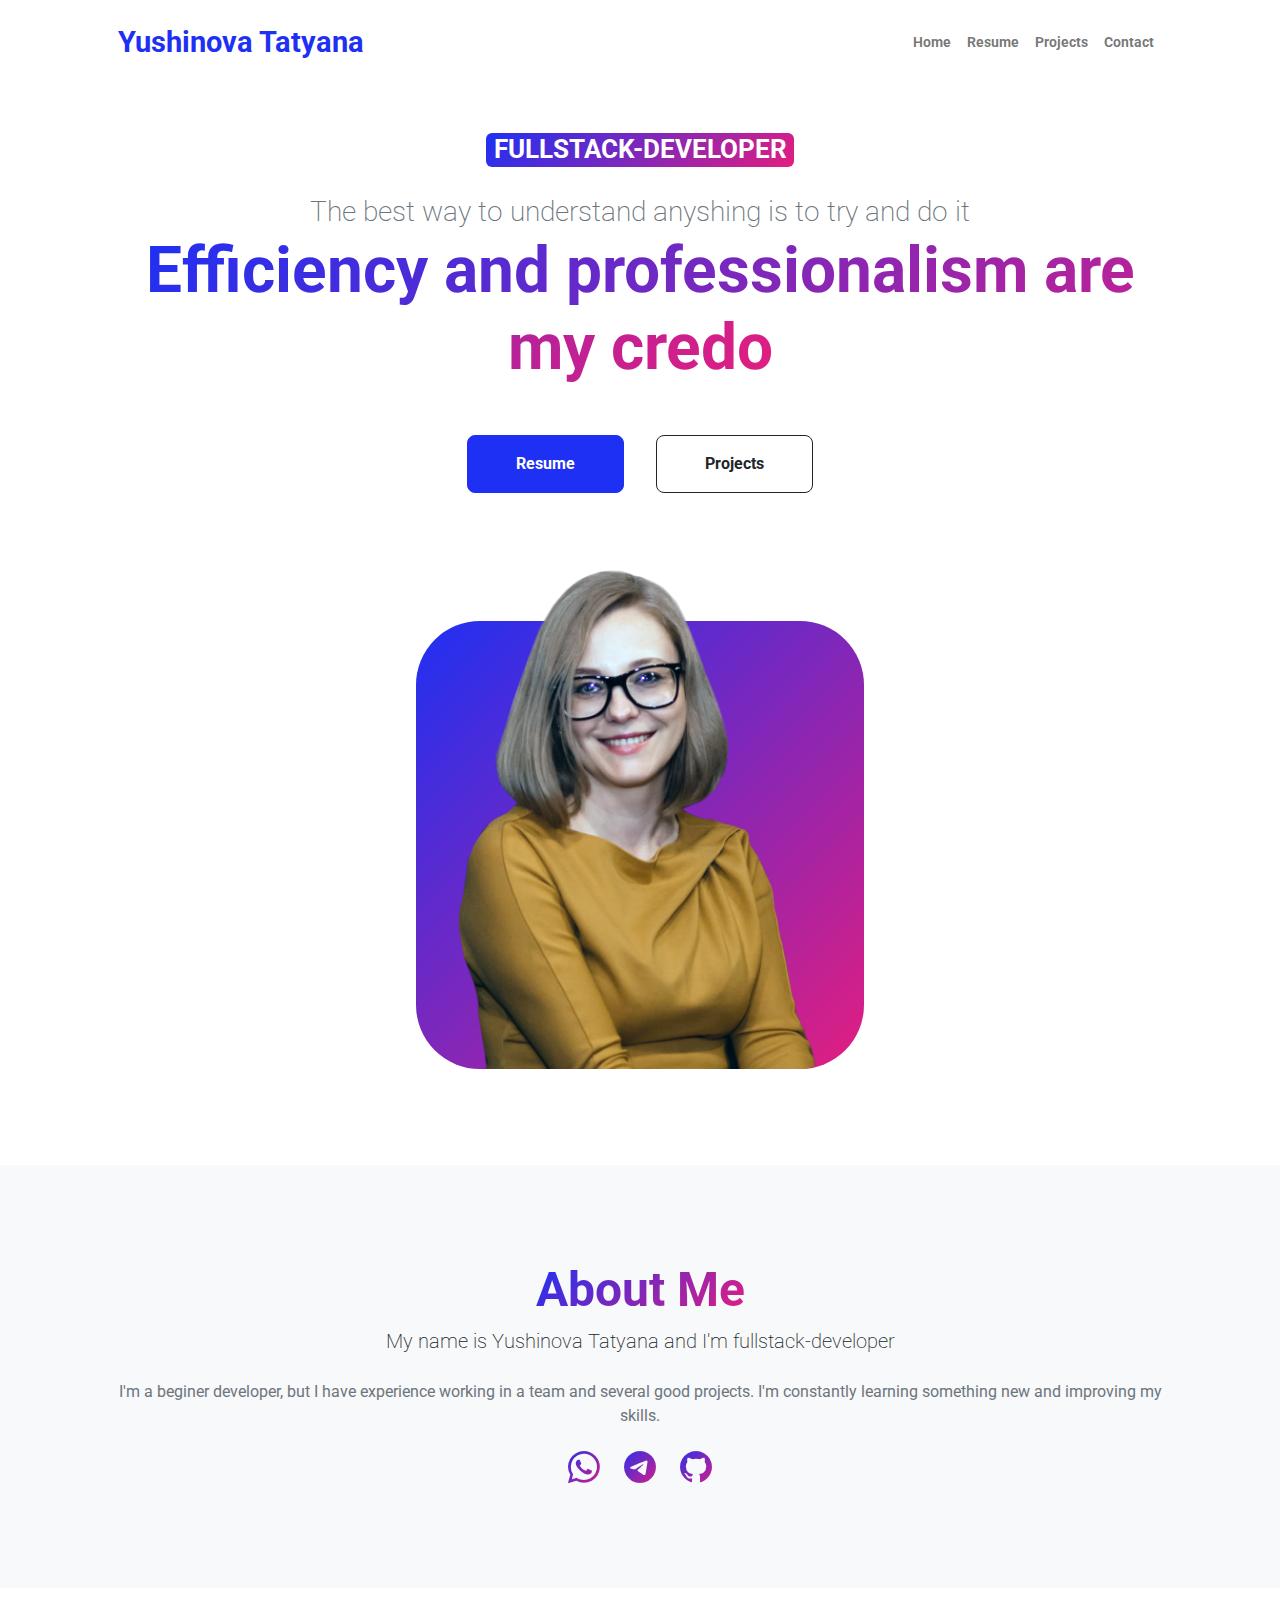
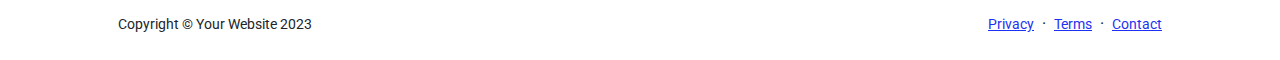
==== commit 06f779ec: "@media" ====
--- a/index.html
+++ b/index.html
@@ -57,118 +57,7 @@
                                     <!-- TIP: For best results, use a photo with a transparent background like the demo example below-->
                                     <!-- Watch a tutorial on how to do this on YouTube (link)-->
                                     <img class="profile-img" src="assets/profile.png" alt="..." />
-                                    <div class="dots-1">
-                                        <!-- SVG Dots-->
-                                        <svg version="1.1" xmlns="http://www.w3.org/2000/svg" xmlns:xlink="http://www.w3.org/1999/xlink" x="0px" y="0px" viewBox="0 0 191.6 1215.4" style="enable-background: new 0 0 191.6 1215.4" xml:space="preserve">
-                                            <g transform="translate(0.000000,1280.000000) scale(0.100000,-0.100000)">
-                                                <path d="M227.7,12788.6c-105-35-200-141-222-248c-43-206,163-412,369-369c155,32,275,190,260,339c-11,105-90,213-190,262        C383.7,12801.6,289.7,12808.6,227.7,12788.6z"></path>
-                                                <path d="M1507.7,12788.6c-151-50-253-216-222-362c25-119,136-230,254-255c194-41,395,142,375,339c-11,105-90,213-190,262        C1663.7,12801.6,1569.7,12808.6,1507.7,12788.6z"></path>
-                                                <path d="M227.7,11508.6c-105-35-200-141-222-248c-43-206,163-412,369-369c155,32,275,190,260,339c-11,105-90,213-190,262        C383.7,11521.6,289.7,11528.6,227.7,11508.6z"></path>
-                                                <path d="M1507.7,11508.6c-151-50-253-216-222-362c25-119,136-230,254-255c194-41,395,142,375,339c-11,105-90,213-190,262        C1663.7,11521.6,1569.7,11528.6,1507.7,11508.6z"></path>
-                                                <path d="M227.7,10228.6c-105-35-200-141-222-248c-43-206,163-412,369-369c155,32,275,190,260,339c-11,105-90,213-190,262        C383.7,10241.6,289.7,10248.6,227.7,10228.6z"></path>
-                                                <path d="M1507.7,10228.6c-105-35-200-141-222-248c-43-206,163-412,369-369c155,32,275,190,260,339c-11,105-90,213-190,262        C1663.7,10241.6,1569.7,10248.6,1507.7,10228.6z"></path>
-                                                <path d="M227.7,8948.6c-105-35-200-141-222-248c-43-206,163-412,369-369c155,32,275,190,260,339c-11,105-90,213-190,262        C383.7,8961.6,289.7,8968.6,227.7,8948.6z"></path>
-                                                <path d="M1507.7,8948.6c-105-35-200-141-222-248c-43-206,163-412,369-369c155,32,275,190,260,339c-11,105-90,213-190,262        C1663.7,8961.6,1569.7,8968.6,1507.7,8948.6z"></path>
-                                                <path d="M227.7,7668.6c-105-35-200-141-222-248c-43-206,163-412,369-369c155,32,275,190,260,339c-11,105-90,213-190,262        C383.7,7681.6,289.7,7688.6,227.7,7668.6z"></path>
-                                                <path d="M1507.7,7668.6c-105-35-200-141-222-248c-43-206,163-412,369-369c155,32,275,190,260,339c-11,105-90,213-190,262        C1663.7,7681.6,1569.7,7688.6,1507.7,7668.6z"></path>
-                                                <path d="M227.7,6388.6c-105-35-200-141-222-248c-43-206,163-412,369-369c155,32,275,190,260,339c-11,105-90,213-190,262        C383.7,6401.6,289.7,6408.6,227.7,6388.6z"></path>
-                                                <path d="M1507.7,6388.6c-105-35-200-141-222-248c-43-206,163-412,369-369c155,32,275,190,260,339c-11,105-90,213-190,262        C1663.7,6401.6,1569.7,6408.6,1507.7,6388.6z"></path>
-                                                <path d="M227.7,5108.6c-105-35-200-141-222-248c-43-206,163-412,369-369c155,32,275,190,260,339c-11,105-90,213-190,262        C383.7,5121.6,289.7,5128.6,227.7,5108.6z"></path>
-                                                <path d="M1507.7,5108.6c-105-35-200-141-222-248c-43-206,163-412,369-369c155,32,275,190,260,339c-11,105-90,213-190,262        C1663.7,5121.6,1569.7,5128.6,1507.7,5108.6z"></path>
-                                                <path d="M227.7,3828.6c-105-35-200-141-222-248c-43-206,163-412,369-369c155,32,275,190,260,339c-11,105-90,213-190,262        C383.7,3841.6,289.7,3848.6,227.7,3828.6z"></path>
-                                                <path d="M1507.7,3828.6c-105-35-200-141-222-248c-43-206,163-412,369-369c155,32,275,190,260,339c-11,105-90,213-190,262        C1663.7,3841.6,1569.7,3848.6,1507.7,3828.6z"></path>
-                                                <path d="M227.7,2548.6c-105-35-200-141-222-248c-43-206,163-412,369-369c155,32,275,190,260,339c-11,105-90,213-190,262        C383.7,2561.6,289.7,2568.6,227.7,2548.6z"></path>
-                                                <path d="M1507.7,2548.6c-105-35-200-141-222-248c-43-206,163-412,369-369c155,32,275,190,260,339c-11,105-90,213-190,262        C1663.7,2561.6,1569.7,2568.6,1507.7,2548.6z"></path>
-                                                <path d="M227.7,1268.6c-105-35-200-141-222-248c-43-206,163-412,369-369c155,32,275,190,260,339c-11,105-90,213-190,262        C383.7,1281.6,289.7,1288.6,227.7,1268.6z"></path>
-                                                <path d="M1507.7,1268.6c-105-35-200-141-222-248c-43-206,163-412,369-369c155,32,275,190,260,339c-11,105-90,213-190,262        C1663.7,1281.6,1569.7,1288.6,1507.7,1268.6z"></path>
-                                            </g>
-                                        </svg>
-                                        <!-- END of SVG dots-->
-                                    </div>
-                                    <div class="dots-2">
-                                        <!-- SVG Dots-->
-                                        <svg version="1.1" xmlns="http://www.w3.org/2000/svg" xmlns:xlink="http://www.w3.org/1999/xlink" x="0px" y="0px" viewBox="0 0 191.6 1215.4" style="enable-background: new 0 0 191.6 1215.4" xml:space="preserve">
-                                            <g transform="translate(0.000000,1280.000000) scale(0.100000,-0.100000)">
-                                                <path d="M227.7,12788.6c-105-35-200-141-222-248c-43-206,163-412,369-369c155,32,275,190,260,339c-11,105-90,213-190,262        C383.7,12801.6,289.7,12808.6,227.7,12788.6z"></path>
-                                                <path d="M1507.7,12788.6c-151-50-253-216-222-362c25-119,136-230,254-255c194-41,395,142,375,339c-11,105-90,213-190,262        C1663.7,12801.6,1569.7,12808.6,1507.7,12788.6z"></path>
-                                                <path d="M227.7,11508.6c-105-35-200-141-222-248c-43-206,163-412,369-369c155,32,275,190,260,339c-11,105-90,213-190,262        C383.7,11521.6,289.7,11528.6,227.7,11508.6z"></path>
-                                                <path d="M1507.7,11508.6c-151-50-253-216-222-362c25-119,136-230,254-255c194-41,395,142,375,339c-11,105-90,213-190,262        C1663.7,11521.6,1569.7,11528.6,1507.7,11508.6z"></path>
-                                                <path d="M227.7,10228.6c-105-35-200-141-222-248c-43-206,163-412,369-369c155,32,275,190,260,339c-11,105-90,213-190,262        C383.7,10241.6,289.7,10248.6,227.7,10228.6z"></path>
-                                                <path d="M1507.7,10228.6c-105-35-200-141-222-248c-43-206,163-412,369-369c155,32,275,190,260,339c-11,105-90,213-190,262        C1663.7,10241.6,1569.7,10248.6,1507.7,10228.6z"></path>
-                                                <path d="M227.7,8948.6c-105-35-200-141-222-248c-43-206,163-412,369-369c155,32,275,190,260,339c-11,105-90,213-190,262        C383.7,8961.6,289.7,8968.6,227.7,8948.6z"></path>
-                                                <path d="M1507.7,8948.6c-105-35-200-141-222-248c-43-206,163-412,369-369c155,32,275,190,260,339c-11,105-90,213-190,262        C1663.7,8961.6,1569.7,8968.6,1507.7,8948.6z"></path>
-                                                <path d="M227.7,7668.6c-105-35-200-141-222-248c-43-206,163-412,369-369c155,32,275,190,260,339c-11,105-90,213-190,262        C383.7,7681.6,289.7,7688.6,227.7,7668.6z"></path>
-                                                <path d="M1507.7,7668.6c-105-35-200-141-222-248c-43-206,163-412,369-369c155,32,275,190,260,339c-11,105-90,213-190,262        C1663.7,7681.6,1569.7,7688.6,1507.7,7668.6z"></path>
-                                                <path d="M227.7,6388.6c-105-35-200-141-222-248c-43-206,163-412,369-369c155,32,275,190,260,339c-11,105-90,213-190,262        C383.7,6401.6,289.7,6408.6,227.7,6388.6z"></path>
-                                                <path d="M1507.7,6388.6c-105-35-200-141-222-248c-43-206,163-412,369-369c155,32,275,190,260,339c-11,105-90,213-190,262        C1663.7,6401.6,1569.7,6408.6,1507.7,6388.6z"></path>
-                                                <path d="M227.7,5108.6c-105-35-200-141-222-248c-43-206,163-412,369-369c155,32,275,190,260,339c-11,105-90,213-190,262        C383.7,5121.6,289.7,5128.6,227.7,5108.6z"></path>
-                                                <path d="M1507.7,5108.6c-105-35-200-141-222-248c-43-206,163-412,369-369c155,32,275,190,260,339c-11,105-90,213-190,262        C1663.7,5121.6,1569.7,5128.6,1507.7,5108.6z"></path>
-                                                <path d="M227.7,3828.6c-105-35-200-141-222-248c-43-206,163-412,369-369c155,32,275,190,260,339c-11,105-90,213-190,262        C383.7,3841.6,289.7,3848.6,227.7,3828.6z"></path>
-                                                <path d="M1507.7,3828.6c-105-35-200-141-222-248c-43-206,163-412,369-369c155,32,275,190,260,339c-11,105-90,213-190,262        C1663.7,3841.6,1569.7,3848.6,1507.7,3828.6z"></path>
-                                                <path d="M227.7,2548.6c-105-35-200-141-222-248c-43-206,163-412,369-369c155,32,275,190,260,339c-11,105-90,213-190,262        C383.7,2561.6,289.7,2568.6,227.7,2548.6z"></path>
-                                                <path d="M1507.7,2548.6c-105-35-200-141-222-248c-43-206,163-412,369-369c155,32,275,190,260,339c-11,105-90,213-190,262        C1663.7,2561.6,1569.7,2568.6,1507.7,2548.6z"></path>
-                                                <path d="M227.7,1268.6c-105-35-200-141-222-248c-43-206,163-412,369-369c155,32,275,190,260,339c-11,105-90,213-190,262        C383.7,1281.6,289.7,1288.6,227.7,1268.6z"></path>
-                                                <path d="M1507.7,1268.6c-105-35-200-141-222-248c-43-206,163-412,369-369c155,32,275,190,260,339c-11,105-90,213-190,262        C1663.7,1281.6,1569.7,1288.6,1507.7,1268.6z"></path>
-                                            </g>
-                                        </svg>
-                                        <!-- END of SVG dots-->
-                                    </div>
-                                    <div class="dots-3">
-                                        <!-- SVG Dots-->
-                                        <svg version="1.1" xmlns="http://www.w3.org/2000/svg" xmlns:xlink="http://www.w3.org/1999/xlink" x="0px" y="0px" viewBox="0 0 191.6 1215.4" style="enable-background: new 0 0 191.6 1215.4" xml:space="preserve">
-                                            <g transform="translate(0.000000,1280.000000) scale(0.100000,-0.100000)">
-                                                <path d="M227.7,12788.6c-105-35-200-141-222-248c-43-206,163-412,369-369c155,32,275,190,260,339c-11,105-90,213-190,262        C383.7,12801.6,289.7,12808.6,227.7,12788.6z"></path>
-                                                <path d="M1507.7,12788.6c-151-50-253-216-222-362c25-119,136-230,254-255c194-41,395,142,375,339c-11,105-90,213-190,262        C1663.7,12801.6,1569.7,12808.6,1507.7,12788.6z"></path>
-                                                <path d="M227.7,11508.6c-105-35-200-141-222-248c-43-206,163-412,369-369c155,32,275,190,260,339c-11,105-90,213-190,262        C383.7,11521.6,289.7,11528.6,227.7,11508.6z"></path>
-                                                <path d="M1507.7,11508.6c-151-50-253-216-222-362c25-119,136-230,254-255c194-41,395,142,375,339c-11,105-90,213-190,262        C1663.7,11521.6,1569.7,11528.6,1507.7,11508.6z"></path>
-                                                <path d="M227.7,10228.6c-105-35-200-141-222-248c-43-206,163-412,369-369c155,32,275,190,260,339c-11,105-90,213-190,262        C383.7,10241.6,289.7,10248.6,227.7,10228.6z"></path>
-                                                <path d="M1507.7,10228.6c-105-35-200-141-222-248c-43-206,163-412,369-369c155,32,275,190,260,339c-11,105-90,213-190,262        C1663.7,10241.6,1569.7,10248.6,1507.7,10228.6z"></path>
-                                                <path d="M227.7,8948.6c-105-35-200-141-222-248c-43-206,163-412,369-369c155,32,275,190,260,339c-11,105-90,213-190,262        C383.7,8961.6,289.7,8968.6,227.7,8948.6z"></path>
-                                                <path d="M1507.7,8948.6c-105-35-200-141-222-248c-43-206,163-412,369-369c155,32,275,190,260,339c-11,105-90,213-190,262        C1663.7,8961.6,1569.7,8968.6,1507.7,8948.6z"></path>
-                                                <path d="M227.7,7668.6c-105-35-200-141-222-248c-43-206,163-412,369-369c155,32,275,190,260,339c-11,105-90,213-190,262        C383.7,7681.6,289.7,7688.6,227.7,7668.6z"></path>
-                                                <path d="M1507.7,7668.6c-105-35-200-141-222-248c-43-206,163-412,369-369c155,32,275,190,260,339c-11,105-90,213-190,262        C1663.7,7681.6,1569.7,7688.6,1507.7,7668.6z"></path>
-                                                <path d="M227.7,6388.6c-105-35-200-141-222-248c-43-206,163-412,369-369c155,32,275,190,260,339c-11,105-90,213-190,262        C383.7,6401.6,289.7,6408.6,227.7,6388.6z"></path>
-                                                <path d="M1507.7,6388.6c-105-35-200-141-222-248c-43-206,163-412,369-369c155,32,275,190,260,339c-11,105-90,213-190,262        C1663.7,6401.6,1569.7,6408.6,1507.7,6388.6z"></path>
-                                                <path d="M227.7,5108.6c-105-35-200-141-222-248c-43-206,163-412,369-369c155,32,275,190,260,339c-11,105-90,213-190,262        C383.7,5121.6,289.7,5128.6,227.7,5108.6z"></path>
-                                                <path d="M1507.7,5108.6c-105-35-200-141-222-248c-43-206,163-412,369-369c155,32,275,190,260,339c-11,105-90,213-190,262        C1663.7,5121.6,1569.7,5128.6,1507.7,5108.6z"></path>
-                                                <path d="M227.7,3828.6c-105-35-200-141-222-248c-43-206,163-412,369-369c155,32,275,190,260,339c-11,105-90,213-190,262        C383.7,3841.6,289.7,3848.6,227.7,3828.6z"></path>
-                                                <path d="M1507.7,3828.6c-105-35-200-141-222-248c-43-206,163-412,369-369c155,32,275,190,260,339c-11,105-90,213-190,262        C1663.7,3841.6,1569.7,3848.6,1507.7,3828.6z"></path>
-                                                <path d="M227.7,2548.6c-105-35-200-141-222-248c-43-206,163-412,369-369c155,32,275,190,260,339c-11,105-90,213-190,262        C383.7,2561.6,289.7,2568.6,227.7,2548.6z"></path>
-                                                <path d="M1507.7,2548.6c-105-35-200-141-222-248c-43-206,163-412,369-369c155,32,275,190,260,339c-11,105-90,213-190,262        C1663.7,2561.6,1569.7,2568.6,1507.7,2548.6z"></path>
-                                                <path d="M227.7,1268.6c-105-35-200-141-222-248c-43-206,163-412,369-369c155,32,275,190,260,339c-11,105-90,213-190,262        C383.7,1281.6,289.7,1288.6,227.7,1268.6z"></path>
-                                                <path d="M1507.7,1268.6c-105-35-200-141-222-248c-43-206,163-412,369-369c155,32,275,190,260,339c-11,105-90,213-190,262        C1663.7,1281.6,1569.7,1288.6,1507.7,1268.6z"></path>
-                                            </g>
-                                        </svg>
-                                        <!-- END of SVG dots-->
-                                    </div>
-                                    <div class="dots-4">
-                                        <!-- SVG Dots-->
-                                        <svg version="1.1" xmlns="http://www.w3.org/2000/svg" xmlns:xlink="http://www.w3.org/1999/xlink" x="0px" y="0px" viewBox="0 0 191.6 1215.4" style="enable-background: new 0 0 191.6 1215.4" xml:space="preserve">
-                                            <g transform="translate(0.000000,1280.000000) scale(0.100000,-0.100000)">
-                                                <path d="M227.7,12788.6c-105-35-200-141-222-248c-43-206,163-412,369-369c155,32,275,190,260,339c-11,105-90,213-190,262        C383.7,12801.6,289.7,12808.6,227.7,12788.6z"></path>
-                                                <path d="M1507.7,12788.6c-151-50-253-216-222-362c25-119,136-230,254-255c194-41,395,142,375,339c-11,105-90,213-190,262        C1663.7,12801.6,1569.7,12808.6,1507.7,12788.6z"></path>
-                                                <path d="M227.7,11508.6c-105-35-200-141-222-248c-43-206,163-412,369-369c155,32,275,190,260,339c-11,105-90,213-190,262        C383.7,11521.6,289.7,11528.6,227.7,11508.6z"></path>
-                                                <path d="M1507.7,11508.6c-151-50-253-216-222-362c25-119,136-230,254-255c194-41,395,142,375,339c-11,105-90,213-190,262        C1663.7,11521.6,1569.7,11528.6,1507.7,11508.6z"></path>
-                                                <path d="M227.7,10228.6c-105-35-200-141-222-248c-43-206,163-412,369-369c155,32,275,190,260,339c-11,105-90,213-190,262        C383.7,10241.6,289.7,10248.6,227.7,10228.6z"></path>
-                                                <path d="M1507.7,10228.6c-105-35-200-141-222-248c-43-206,163-412,369-369c155,32,275,190,260,339c-11,105-90,213-190,262        C1663.7,10241.6,1569.7,10248.6,1507.7,10228.6z"></path>
-                                                <path d="M227.7,8948.6c-105-35-200-141-222-248c-43-206,163-412,369-369c155,32,275,190,260,339c-11,105-90,213-190,262        C383.7,8961.6,289.7,8968.6,227.7,8948.6z"></path>
-                                                <path d="M1507.7,8948.6c-105-35-200-141-222-248c-43-206,163-412,369-369c155,32,275,190,260,339c-11,105-90,213-190,262        C1663.7,8961.6,1569.7,8968.6,1507.7,8948.6z"></path>
-                                                <path d="M227.7,7668.6c-105-35-200-141-222-248c-43-206,163-412,369-369c155,32,275,190,260,339c-11,105-90,213-190,262        C383.7,7681.6,289.7,7688.6,227.7,7668.6z"></path>
-                                                <path d="M1507.7,7668.6c-105-35-200-141-222-248c-43-206,163-412,369-369c155,32,275,190,260,339c-11,105-90,213-190,262        C1663.7,7681.6,1569.7,7688.6,1507.7,7668.6z"></path>
-                                                <path d="M227.7,6388.6c-105-35-200-141-222-248c-43-206,163-412,369-369c155,32,275,190,260,339c-11,105-90,213-190,262        C383.7,6401.6,289.7,6408.6,227.7,6388.6z"></path>
-                                                <path d="M1507.7,6388.6c-105-35-200-141-222-248c-43-206,163-412,369-369c155,32,275,190,260,339c-11,105-90,213-190,262        C1663.7,6401.6,1569.7,6408.6,1507.7,6388.6z"></path>
-                                                <path d="M227.7,5108.6c-105-35-200-141-222-248c-43-206,163-412,369-369c155,32,275,190,260,339c-11,105-90,213-190,262        C383.7,5121.6,289.7,5128.6,227.7,5108.6z"></path>
-                                                <path d="M1507.7,5108.6c-105-35-200-141-222-248c-43-206,163-412,369-369c155,32,275,190,260,339c-11,105-90,213-190,262        C1663.7,5121.6,1569.7,5128.6,1507.7,5108.6z"></path>
-                                                <path d="M227.7,3828.6c-105-35-200-141-222-248c-43-206,163-412,369-369c155,32,275,190,260,339c-11,105-90,213-190,262        C383.7,3841.6,289.7,3848.6,227.7,3828.6z"></path>
-                                                <path d="M1507.7,3828.6c-105-35-200-141-222-248c-43-206,163-412,369-369c155,32,275,190,260,339c-11,105-90,213-190,262        C1663.7,3841.6,1569.7,3848.6,1507.7,3828.6z"></path>
-                                                <path d="M227.7,2548.6c-105-35-200-141-222-248c-43-206,163-412,369-369c155,32,275,190,260,339c-11,105-90,213-190,262        C383.7,2561.6,289.7,2568.6,227.7,2548.6z"></path>
-                                                <path d="M1507.7,2548.6c-105-35-200-141-222-248c-43-206,163-412,369-369c155,32,275,190,260,339c-11,105-90,213-190,262        C1663.7,2561.6,1569.7,2568.6,1507.7,2548.6z"></path>
-                                                <path d="M227.7,1268.6c-105-35-200-141-222-248c-43-206,163-412,369-369c155,32,275,190,260,339c-11,105-90,213-190,262        C383.7,1281.6,289.7,1288.6,227.7,1268.6z"></path>
-                                                <path d="M1507.7,1268.6c-105-35-200-141-222-248c-43-206,163-412,369-369c155,32,275,190,260,339c-11,105-90,213-190,262        C1663.7,1281.6,1569.7,1288.6,1507.7,1268.6z"></path>
-                                            </g>
-                                        </svg>
-                                        <!-- END of SVG dots-->
-                                    </div>
+                                   
                                 </div>
                             </div>
                         </div>
